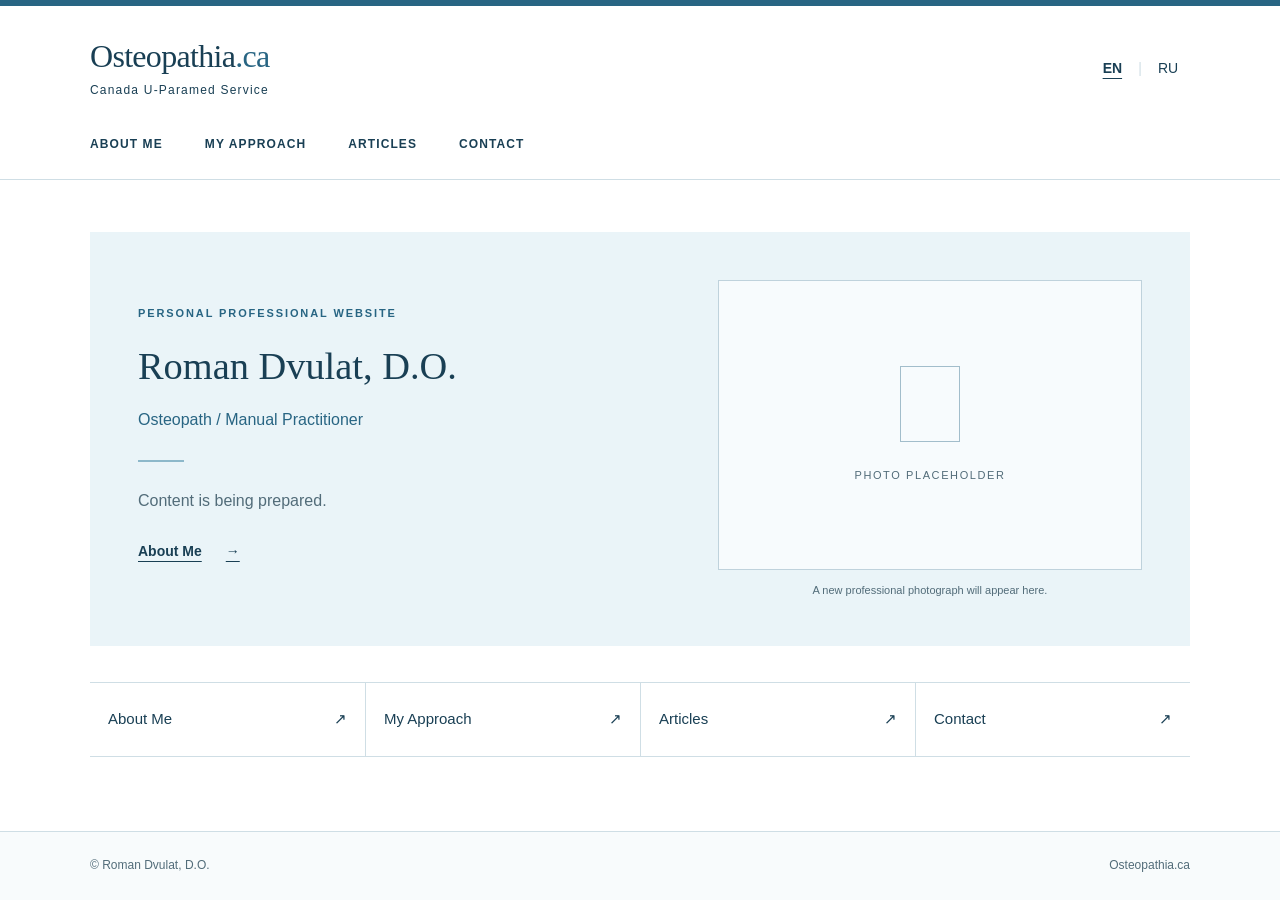
==== index.html @ 3e4a4219 "Add files via upload" ====
<!doctype html>
<html lang="en">
<head>
  <meta charset="utf-8">
  <meta name="viewport" content="width=device-width, initial-scale=1">
  <title>Roman Dvulat, D.O. | Osteopathia.ca</title>
  <meta name="description" content="Home — Osteopathia.ca. Page description to be added.">
  <link rel="stylesheet" href="./assets/style.css">
  <link rel="icon" href="./assets/favicon.svg" type="image/svg+xml">
</head>
<body>
<a class="skip-link" href="#main">Skip to content</a>
<header class="site-header"><div class="header-top wrap">
  <a class="brand" href="./"><span class="brand-name">Osteopathia<span>.ca</span></span><span class="brand-service">Canada U-Paramed Service</span></a>
  <nav class="language" aria-label="Language"><a href="./" lang="en" hreflang="en" aria-current="true">EN</a><span aria-hidden="true">|</span><a href="ru/" lang="ru" hreflang="ru" >RU</a></nav>
</div><nav class="main-nav wrap" aria-label="Main navigation"><a href="about/">About Me</a><a href="approach/">My Approach</a><a href="articles/">Articles</a><a href="contact/">Contact</a></nav></header>
<main id="main" class="wrap" tabindex="-1"><section class="hero"><div class="hero-copy"><p class="eyebrow">Personal professional website</p><h1>Roman Dvulat, D.O.</h1><p class="profession">Osteopath / Manual Practitioner</p><div class="short-rule"></div><p class="intro">Content is being prepared.</p><a class="text-link" href="about/">About Me <span aria-hidden="true">→</span></a></div><figure class="portrait"><div class="photo-placeholder" role="img" aria-label="A new professional photograph will appear here."><span class="photo-frame" aria-hidden="true"></span><strong>PHOTO PLACEHOLDER</strong></div><figcaption>A new professional photograph will appear here.</figcaption></figure></section><nav class="section-links" aria-label="Explore the website"><a class="section-link" href="about/"><span>About Me</span><span aria-hidden="true">↗</span></a><a class="section-link" href="approach/"><span>My Approach</span><span aria-hidden="true">↗</span></a><a class="section-link" href="articles/"><span>Articles</span><span aria-hidden="true">↗</span></a><a class="section-link" href="contact/"><span>Contact</span><span aria-hidden="true">↗</span></a></nav></main>
<footer class="site-footer"><div class="wrap footer-inner"><span>© Roman Dvulat, D.O.</span><span>Osteopathia.ca</span></div></footer>
</body>
</html>
---- assets/style.css ----
:root{--navy:#193f54;--blue:#286583;--light:#eaf4f8;--line:#cfdee5;--muted:#526c79;--paper:#fff;--width:1100px}
*{box-sizing:border-box}html{color-scheme:light}body{margin:0;background:var(--paper);color:var(--navy);font-family:Arial,Helvetica,sans-serif;font-size:18px;line-height:1.65;min-height:100vh;display:flex;flex-direction:column}a{color:inherit;text-underline-offset:5px}a:hover{color:var(--blue)}a:focus-visible{outline:3px solid #286583;outline-offset:5px;border-radius:2px}.wrap{width:min(var(--width),calc(100% - 64px));margin-inline:auto}.site-header{border-top:6px solid var(--blue);border-bottom:1px solid var(--line)}.header-top{display:flex;align-items:center;justify-content:space-between;gap:20px;padding-block:30px 24px}.brand{text-decoration:none;display:flex;flex-direction:column}.brand-name{font-family:Georgia,'Times New Roman',serif;font-size:32px;line-height:1.25;letter-spacing:-.7px}.brand-name span{color:var(--blue)}.brand-service{font-size:12px;letter-spacing:1.2px;margin-top:5px}.language{display:flex;align-items:center;gap:4px;font-size:14px;flex-shrink:0}.language a{display:grid;place-items:center;min-width:44px;min-height:44px;text-decoration:none}.language [aria-current]{font-weight:700;text-decoration:underline}.language>span{color:var(--line)}.main-nav{display:flex;gap:42px;padding-bottom:12px}.main-nav a{text-transform:uppercase;letter-spacing:1.1px;text-decoration:none;font-size:12px;font-weight:700;padding:10px 0;border-bottom:2px solid transparent}.main-nav a:hover,.main-nav [aria-current]{border-bottom-color:var(--blue)}main{flex:1;padding-block:52px 64px}.hero{display:grid;grid-template-columns:1.25fr 1fr;gap:50px;align-items:center;background:var(--light);padding:48px}.eyebrow{font-size:11px;text-transform:uppercase;letter-spacing:1.9px;color:var(--blue);margin:0 0 20px;font-weight:700}h1{font-family:Georgia,'Times New Roman',serif;font-weight:400;font-size:clamp(30px,3vw,42px);line-height:1.22;margin:0 0 18px;overflow-wrap:break-word}.profession{font-size:16px;margin:0;color:var(--blue)}.short-rule{width:46px;height:2px;background:#8db8ca;margin:26px 0}.intro{font-size:16px;color:var(--muted)}.text-link{display:inline-flex;align-items:center;gap:24px;padding-block:10px;font-size:14px;font-weight:700}.portrait{margin:0}.photo-placeholder{min-height:290px;display:flex;flex-direction:column;align-items:center;justify-content:center;gap:24px;background:#f7fbfd;border:1px solid #bfd2dc;color:var(--muted)}.photo-placeholder strong{font-size:11px;letter-spacing:1.6px;font-weight:400}.photo-frame{width:60px;height:76px;border:1px solid #a2bdcb;display:block}.portrait figcaption{font-size:11px;color:var(--muted);text-align:center;margin-top:12px;line-height:1.5}.section-links{display:grid;grid-template-columns:repeat(4,1fr);margin-top:36px;border-top:1px solid var(--line);border-bottom:1px solid var(--line)}.section-link{padding:24px 18px;display:flex;align-items:center;justify-content:space-between;gap:10px;text-decoration:none;font-size:15px}.section-link+.section-link{border-left:1px solid var(--line)}.section-link:hover{background:var(--light)}.page-heading{padding-block:0 20px;max-width:760px}.back-link{display:inline-block;margin-bottom:36px;font-size:14px}.content-panel{background:var(--light);padding:32px;min-height:210px;max-width:760px;border-left:3px solid #8db8ca}.content-panel p{margin:0;font-size:18px}.site-footer{border-top:1px solid var(--line);background:#f8fbfc}.footer-inner{display:flex;justify-content:space-between;gap:16px;padding-block:24px;font-size:12px;color:var(--muted)}.skip-link{position:absolute;top:-100px;left:16px;padding:12px;background:white;z-index:10}.skip-link:focus{top:8px}
@media(max-width:800px){.hero{gap:28px;padding:32px}.photo-placeholder{min-height:245px}.main-nav{gap:28px}.section-links{grid-template-columns:repeat(2,1fr)}.section-link:nth-child(3){border-left:0}.section-link:nth-child(n+3){border-top:1px solid var(--line)}}
@media(max-width:560px){.wrap{width:calc(100% - 36px)}.header-top{padding-block:22px 18px;gap:8px}.brand-name{font-size:25px}.brand-service{font-size:9px;letter-spacing:.7px}.language{gap:0}.language a{min-width:36px}.main-nav{display:grid;grid-template-columns:1fr 1fr;gap:0 18px;padding-bottom:12px}.main-nav a{font-size:11px;min-height:44px}main{padding-block:28px 40px}.hero{grid-template-columns:1fr;padding:28px 22px;gap:30px}.eyebrow{font-size:10px;letter-spacing:1.3px}.profession{font-size:15px}.photo-placeholder{min-height:240px}.section-links{margin-top:24px}.section-link{padding:18px 10px;font-size:14px}.footer-inner{flex-direction:column;gap:2px}.content-panel{padding:24px}.back-link{margin-bottom:24px}}
@media(prefers-reduced-motion:reduce){*{scroll-behavior:auto!important}}
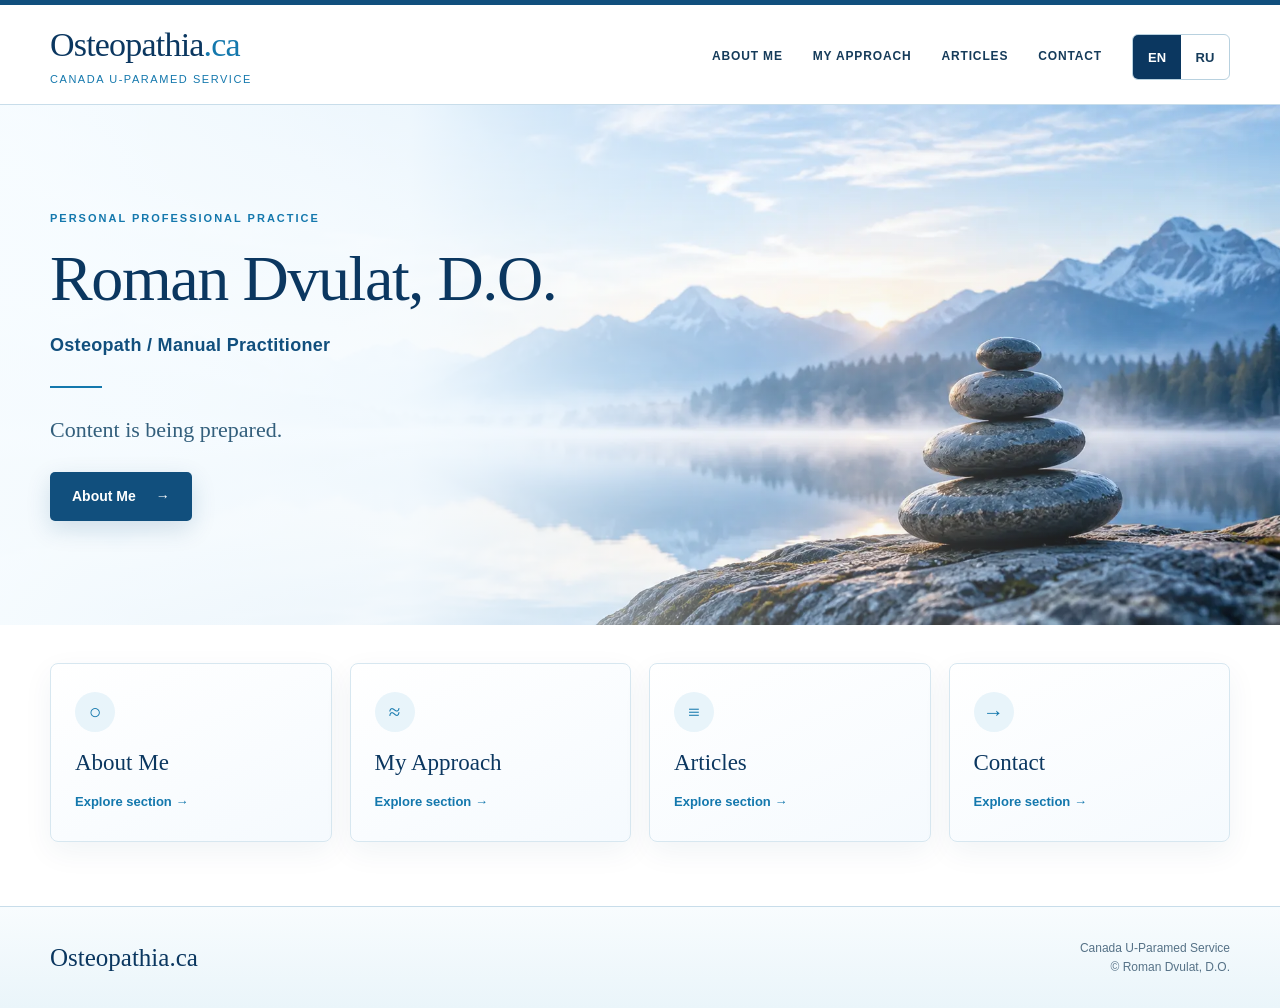
==== commit e2e72fe9: "Add files via upload" ====
--- a/index.html
+++ b/index.html
@@ -5,6 +5,7 @@
   <meta name="viewport" content="width=device-width, initial-scale=1">
   <title>Roman Dvulat, D.O. | Osteopathia.ca</title>
   <meta name="description" content="Home — Osteopathia.ca. Page description to be added.">
+  <link rel="preload" href="./assets/images/hero-home.webp" as="image" type="image/webp">
   <link rel="stylesheet" href="./assets/style.css">
   <link rel="icon" href="./assets/favicon.svg" type="image/svg+xml">
 </head>
@@ -12,9 +13,10 @@
 <a class="skip-link" href="#main">Skip to content</a>
 <header class="site-header"><div class="header-top wrap">
   <a class="brand" href="./"><span class="brand-name">Osteopathia<span>.ca</span></span><span class="brand-service">Canada U-Paramed Service</span></a>
-  <nav class="language" aria-label="Language"><a href="./" lang="en" hreflang="en" aria-current="true">EN</a><span aria-hidden="true">|</span><a href="ru/" lang="ru" hreflang="ru" >RU</a></nav>
-</div><nav class="main-nav wrap" aria-label="Main navigation"><a href="about/">About Me</a><a href="approach/">My Approach</a><a href="articles/">Articles</a><a href="contact/">Contact</a></nav></header>
-<main id="main" class="wrap" tabindex="-1"><section class="hero"><div class="hero-copy"><p class="eyebrow">Personal professional website</p><h1>Roman Dvulat, D.O.</h1><p class="profession">Osteopath / Manual Practitioner</p><div class="short-rule"></div><p class="intro">Content is being prepared.</p><a class="text-link" href="about/">About Me <span aria-hidden="true">→</span></a></div><figure class="portrait"><div class="photo-placeholder" role="img" aria-label="A new professional photograph will appear here."><span class="photo-frame" aria-hidden="true"></span><strong>PHOTO PLACEHOLDER</strong></div><figcaption>A new professional photograph will appear here.</figcaption></figure></section><nav class="section-links" aria-label="Explore the website"><a class="section-link" href="about/"><span>About Me</span><span aria-hidden="true">↗</span></a><a class="section-link" href="approach/"><span>My Approach</span><span aria-hidden="true">↗</span></a><a class="section-link" href="articles/"><span>Articles</span><span aria-hidden="true">↗</span></a><a class="section-link" href="contact/"><span>Contact</span><span aria-hidden="true">↗</span></a></nav></main>
-<footer class="site-footer"><div class="wrap footer-inner"><span>© Roman Dvulat, D.O.</span><span>Osteopathia.ca</span></div></footer>
+  <div class="header-actions"><nav class="main-nav" aria-label="Main navigation"><a href="about/">About Me</a><a href="approach/">My Approach</a><a href="articles/">Articles</a><a href="contact/">Contact</a></nav>
+  <nav class="language" aria-label="Language"><a href="./" lang="en" hreflang="en" aria-current="true">EN</a><span>|</span><a href="ru/" lang="ru" hreflang="ru" >RU</a></nav></div>
+</div></header>
+<main id="main" tabindex="-1"><section class="hero"><img class="hero-media" src="./assets/images/hero-home.webp" alt="" width="1983" height="793"><div class="hero-inner"><div class="hero-copy"><p class="eyebrow">Personal professional practice</p><h1>Roman Dvulat, D.O.</h1><p class="profession">Osteopath / Manual Practitioner</p><div class="short-rule"></div><p class="intro">Content is being prepared.</p><a class="button" href="about/">About Me <span aria-hidden="true">→</span></a></div></div></section><section class="home-sections wrap"><nav class="section-links" aria-label="Explore the website"><a class="section-card" href="about/"><span class="card-icon" aria-hidden="true">○</span><strong>About Me</strong><span>Explore section →</span></a><a class="section-card" href="approach/"><span class="card-icon" aria-hidden="true">≈</span><strong>My Approach</strong><span>Explore section →</span></a><a class="section-card" href="articles/"><span class="card-icon" aria-hidden="true">≡</span><strong>Articles</strong><span>Explore section →</span></a><a class="section-card" href="contact/"><span class="card-icon" aria-hidden="true">→</span><strong>Contact</strong><span>Explore section →</span></a></nav></section></main>
+<footer class="site-footer"><div class="wrap footer-inner"><span class="footer-brand">Osteopathia.ca</span><span class="footer-note"><span>Canada U-Paramed Service</span><span>© Roman Dvulat, D.O.</span></span></div></footer>
 </body>
 </html>
--- a/assets/style.css
+++ b/assets/style.css
@@ -1,5 +1,11 @@
-:root{--navy:#193f54;--blue:#286583;--light:#eaf4f8;--line:#cfdee5;--muted:#526c79;--paper:#fff;--width:1100px}
-*{box-sizing:border-box}html{color-scheme:light}body{margin:0;background:var(--paper);color:var(--navy);font-family:Arial,Helvetica,sans-serif;font-size:18px;line-height:1.65;min-height:100vh;display:flex;flex-direction:column}a{color:inherit;text-underline-offset:5px}a:hover{color:var(--blue)}a:focus-visible{outline:3px solid #286583;outline-offset:5px;border-radius:2px}.wrap{width:min(var(--width),calc(100% - 64px));margin-inline:auto}.site-header{border-top:6px solid var(--blue);border-bottom:1px solid var(--line)}.header-top{display:flex;align-items:center;justify-content:space-between;gap:20px;padding-block:30px 24px}.brand{text-decoration:none;display:flex;flex-direction:column}.brand-name{font-family:Georgia,'Times New Roman',serif;font-size:32px;line-height:1.25;letter-spacing:-.7px}.brand-name span{color:var(--blue)}.brand-service{font-size:12px;letter-spacing:1.2px;margin-top:5px}.language{display:flex;align-items:center;gap:4px;font-size:14px;flex-shrink:0}.language a{display:grid;place-items:center;min-width:44px;min-height:44px;text-decoration:none}.language [aria-current]{font-weight:700;text-decoration:underline}.language>span{color:var(--line)}.main-nav{display:flex;gap:42px;padding-bottom:12px}.main-nav a{text-transform:uppercase;letter-spacing:1.1px;text-decoration:none;font-size:12px;font-weight:700;padding:10px 0;border-bottom:2px solid transparent}.main-nav a:hover,.main-nav [aria-current]{border-bottom-color:var(--blue)}main{flex:1;padding-block:52px 64px}.hero{display:grid;grid-template-columns:1.25fr 1fr;gap:50px;align-items:center;background:var(--light);padding:48px}.eyebrow{font-size:11px;text-transform:uppercase;letter-spacing:1.9px;color:var(--blue);margin:0 0 20px;font-weight:700}h1{font-family:Georgia,'Times New Roman',serif;font-weight:400;font-size:clamp(30px,3vw,42px);line-height:1.22;margin:0 0 18px;overflow-wrap:break-word}.profession{font-size:16px;margin:0;color:var(--blue)}.short-rule{width:46px;height:2px;background:#8db8ca;margin:26px 0}.intro{font-size:16px;color:var(--muted)}.text-link{display:inline-flex;align-items:center;gap:24px;padding-block:10px;font-size:14px;font-weight:700}.portrait{margin:0}.photo-placeholder{min-height:290px;display:flex;flex-direction:column;align-items:center;justify-content:center;gap:24px;background:#f7fbfd;border:1px solid #bfd2dc;color:var(--muted)}.photo-placeholder strong{font-size:11px;letter-spacing:1.6px;font-weight:400}.photo-frame{width:60px;height:76px;border:1px solid #a2bdcb;display:block}.portrait figcaption{font-size:11px;color:var(--muted);text-align:center;margin-top:12px;line-height:1.5}.section-links{display:grid;grid-template-columns:repeat(4,1fr);margin-top:36px;border-top:1px solid var(--line);border-bottom:1px solid var(--line)}.section-link{padding:24px 18px;display:flex;align-items:center;justify-content:space-between;gap:10px;text-decoration:none;font-size:15px}.section-link+.section-link{border-left:1px solid var(--line)}.section-link:hover{background:var(--light)}.page-heading{padding-block:0 20px;max-width:760px}.back-link{display:inline-block;margin-bottom:36px;font-size:14px}.content-panel{background:var(--light);padding:32px;min-height:210px;max-width:760px;border-left:3px solid #8db8ca}.content-panel p{margin:0;font-size:18px}.site-footer{border-top:1px solid var(--line);background:#f8fbfc}.footer-inner{display:flex;justify-content:space-between;gap:16px;padding-block:24px;font-size:12px;color:var(--muted)}.skip-link{position:absolute;top:-100px;left:16px;padding:12px;background:white;z-index:10}.skip-link:focus{top:8px}
-@media(max-width:800px){.hero{gap:28px;padding:32px}.photo-placeholder{min-height:245px}.main-nav{gap:28px}.section-links{grid-template-columns:repeat(2,1fr)}.section-link:nth-child(3){border-left:0}.section-link:nth-child(n+3){border-top:1px solid var(--line)}}
-@media(max-width:560px){.wrap{width:calc(100% - 36px)}.header-top{padding-block:22px 18px;gap:8px}.brand-name{font-size:25px}.brand-service{font-size:9px;letter-spacing:.7px}.language{gap:0}.language a{min-width:36px}.main-nav{display:grid;grid-template-columns:1fr 1fr;gap:0 18px;padding-bottom:12px}.main-nav a{font-size:11px;min-height:44px}main{padding-block:28px 40px}.hero{grid-template-columns:1fr;padding:28px 22px;gap:30px}.eyebrow{font-size:10px;letter-spacing:1.3px}.profession{font-size:15px}.photo-placeholder{min-height:240px}.section-links{margin-top:24px}.section-link{padding:18px 10px;font-size:14px}.footer-inner{flex-direction:column;gap:2px}.content-panel{padding:24px}.back-link{margin-bottom:24px}}
-@media(prefers-reduced-motion:reduce){*{scroll-behavior:auto!important}}
+:root{--navy:#0b3760;--navy-2:#114f7d;--blue:#1478ad;--sky:#e8f4fa;--mist:#f5fafe;--line:#c8ddea;--ink:#153b5a;--muted:#567287;--paper:#fff;--width:1180px;--shadow:0 18px 50px rgba(12,55,94,.12)}
+*{box-sizing:border-box}html{color-scheme:light;scroll-behavior:smooth}body{margin:0;background:var(--paper);color:var(--ink);font-family:Arial,Helvetica,sans-serif;font-size:17px;line-height:1.65;min-height:100vh;display:flex;flex-direction:column}img{max-width:100%;display:block}a{color:inherit;text-underline-offset:5px}a:hover{color:var(--blue)}a:focus-visible{outline:3px solid #43a4d1;outline-offset:4px;border-radius:4px}.wrap{width:min(var(--width),calc(100% - 56px));margin-inline:auto}.skip-link{position:absolute;top:-100px;left:16px;padding:12px 16px;background:#fff;z-index:100}.skip-link:focus{top:8px}
+.site-header{background:rgba(255,255,255,.97);border-top:5px solid var(--navy-2);border-bottom:1px solid var(--line);position:relative;z-index:10}.header-top{display:flex;align-items:center;justify-content:space-between;gap:28px;padding-block:22px 16px}.brand{text-decoration:none;display:flex;flex-direction:column;min-width:max-content}.brand-name{font-family:Georgia,'Times New Roman',serif;font-size:34px;line-height:1.08;letter-spacing:-.8px;color:var(--navy)}.brand-name span{color:var(--blue)}.brand-service{font-size:11px;letter-spacing:1.55px;color:var(--blue);text-transform:uppercase;margin-top:6px}.header-actions{display:flex;align-items:center;gap:30px}.main-nav{display:flex;align-items:center;gap:30px}.main-nav a{text-transform:uppercase;letter-spacing:.85px;text-decoration:none;font-size:12px;font-weight:700;padding:12px 0;border-bottom:2px solid transparent;white-space:nowrap}.main-nav a:hover,.main-nav [aria-current=page]{color:var(--blue);border-bottom-color:var(--blue)}.language{display:flex;align-items:center;border:1px solid #b8d1df;border-radius:6px;overflow:hidden;font-size:13px;flex-shrink:0}.language a{display:grid;place-items:center;min-width:48px;min-height:44px;text-decoration:none;font-weight:700}.language [aria-current]{background:var(--navy);color:#fff}.language>span{display:none}
+main{flex:1}.hero{position:relative;min-height:520px;display:flex;align-items:center;background:var(--sky);overflow:hidden}.hero-media{position:absolute;inset:0;width:100%;height:100%;object-fit:cover;object-position:center}.hero::after{content:"";position:absolute;inset:0;background:linear-gradient(90deg,rgba(247,252,255,.98) 0%,rgba(247,252,255,.9) 32%,rgba(247,252,255,.28) 58%,rgba(5,40,70,.05) 100%)}.hero-inner{position:relative;z-index:1;width:min(var(--width),calc(100% - 56px));margin-inline:auto;padding-block:76px}.hero-copy{max-width:540px}.eyebrow{font-size:11px;text-transform:uppercase;letter-spacing:2px;color:var(--blue);margin:0 0 18px;font-weight:700}.hero h1,.page-hero h1{font-family:Georgia,'Times New Roman',serif;font-weight:400;color:var(--navy);font-size:clamp(40px,5vw,66px);line-height:1.06;letter-spacing:-1.4px;margin:0 0 18px}.profession{font-size:18px;color:var(--navy-2);margin:0;font-weight:700;letter-spacing:.3px}.short-rule{width:52px;height:2px;background:var(--blue);margin:25px 0}.intro{font-family:Georgia,'Times New Roman',serif;font-size:22px;line-height:1.5;color:#335f7c;margin:0 0 26px}.button{display:inline-flex;align-items:center;gap:20px;background:var(--navy-2);color:#fff;text-decoration:none;padding:13px 22px;border-radius:5px;font-size:14px;font-weight:700;box-shadow:0 8px 24px rgba(15,75,119,.16)}.button:hover{background:var(--navy);color:#fff;transform:translateY(-1px)}
+.home-sections{padding-block:38px 64px}.section-links{display:grid;grid-template-columns:repeat(4,1fr);gap:18px}.section-card{background:linear-gradient(155deg,#fff 0%,var(--mist) 100%);border:1px solid #d7e7f0;border-radius:8px;padding:28px 24px;text-decoration:none;min-height:178px;display:flex;flex-direction:column;box-shadow:0 10px 30px rgba(13,63,96,.06);transition:.2s ease}.section-card:hover{color:var(--navy);border-color:#9fc9dc;transform:translateY(-3px);box-shadow:var(--shadow)}.card-icon{width:40px;height:40px;border-radius:50%;display:grid;place-items:center;background:var(--sky);color:var(--blue);font-family:Georgia,serif;font-size:21px;margin-bottom:17px}.section-card strong{font-family:Georgia,'Times New Roman',serif;font-size:23px;font-weight:400;color:var(--navy);line-height:1.2}.section-card span:last-child{font-size:13px;color:var(--blue);margin-top:auto;padding-top:15px;font-weight:700}
+.page-hero{position:relative;min-height:360px;display:flex;align-items:flex-end;background:var(--sky);overflow:hidden}.page-hero .hero-media{object-position:center}.page-hero::after{content:"";position:absolute;inset:0;background:linear-gradient(90deg,rgba(245,251,254,.98) 0%,rgba(245,251,254,.88) 36%,rgba(245,251,254,.12) 70%)}.page-hero-inner{position:relative;z-index:1;width:min(var(--width),calc(100% - 56px));margin-inline:auto;padding-block:58px}.page-hero h1{font-size:clamp(38px,4vw,58px);max-width:680px}.back-link{display:inline-block;margin-bottom:24px;font-size:13px;text-decoration:none;color:var(--blue);font-weight:700}.page-body{padding-block:46px 72px}.content-panel{background:linear-gradient(145deg,var(--mist),#fff);padding:38px 42px;min-height:210px;max-width:820px;border-left:4px solid #78b8d5;border-radius:0 8px 8px 0;box-shadow:0 10px 30px rgba(13,63,96,.05)}.content-panel p{margin:0;font-size:19px;color:var(--muted)}
+.site-footer{margin-top:auto;border-top:1px solid var(--line);background:linear-gradient(180deg,#f8fcfe,#eaf5fa)}.footer-inner{display:flex;justify-content:space-between;align-items:flex-end;gap:30px;padding-block:30px}.footer-brand{font-family:Georgia,'Times New Roman',serif;font-size:25px;color:var(--navy)}.footer-note{font-size:12px;color:var(--muted);text-align:right}.footer-note span{display:block}
+@media(max-width:960px){.header-top{align-items:flex-start}.header-actions{gap:16px}.main-nav{gap:18px;flex-wrap:wrap;justify-content:flex-end}.section-links{grid-template-columns:repeat(2,1fr)}.hero{min-height:500px}.hero::after{background:linear-gradient(90deg,rgba(247,252,255,.98),rgba(247,252,255,.83) 50%,rgba(247,252,255,.18))}}
+@media(max-width:720px){.wrap,.hero-inner,.page-hero-inner{width:calc(100% - 36px)}.site-header{position:static}.header-top{display:grid;grid-template-columns:1fr auto;gap:14px;padding-block:17px 13px}.brand-name{font-size:28px}.brand-service{font-size:9px;letter-spacing:1px}.header-actions{grid-column:1/-1;display:grid;grid-template-columns:1fr auto;gap:12px;align-items:start}.main-nav{display:grid;grid-template-columns:repeat(2,minmax(0,1fr));gap:0 14px;justify-content:stretch}.main-nav a{min-height:42px;padding:11px 0;font-size:11px;white-space:normal}.language a{min-width:44px;min-height:42px}.hero{min-height:590px;align-items:flex-start}.hero-media{object-position:64% center}.hero::after{background:linear-gradient(180deg,rgba(247,252,255,.97) 0%,rgba(247,252,255,.88) 48%,rgba(247,252,255,.16) 78%)}.hero-inner{padding-block:50px}.hero-copy{max-width:100%}.hero h1{font-size:43px}.intro{font-size:20px}.home-sections{padding-block:24px 46px}.section-links{grid-template-columns:1fr;gap:12px}.section-card{min-height:145px;padding:22px}.page-hero{min-height:390px;align-items:flex-start}.page-hero .hero-media{object-position:63% center}.page-hero::after{background:linear-gradient(180deg,rgba(245,251,254,.98),rgba(245,251,254,.84) 55%,rgba(245,251,254,.16))}.page-hero-inner{padding-block:42px}.page-hero h1{font-size:42px}.page-body{padding-block:30px 50px}.content-panel{padding:28px 25px}.footer-inner{flex-direction:column;align-items:flex-start;gap:8px}.footer-note{text-align:left}}
+@media(max-width:390px){.brand-name{font-size:25px}.header-actions{grid-template-columns:1fr}.language{width:max-content}.hero h1,.page-hero h1{font-size:37px}.profession{font-size:16px}}
+@media(prefers-reduced-motion:reduce){*{scroll-behavior:auto!important;transition:none!important}}
